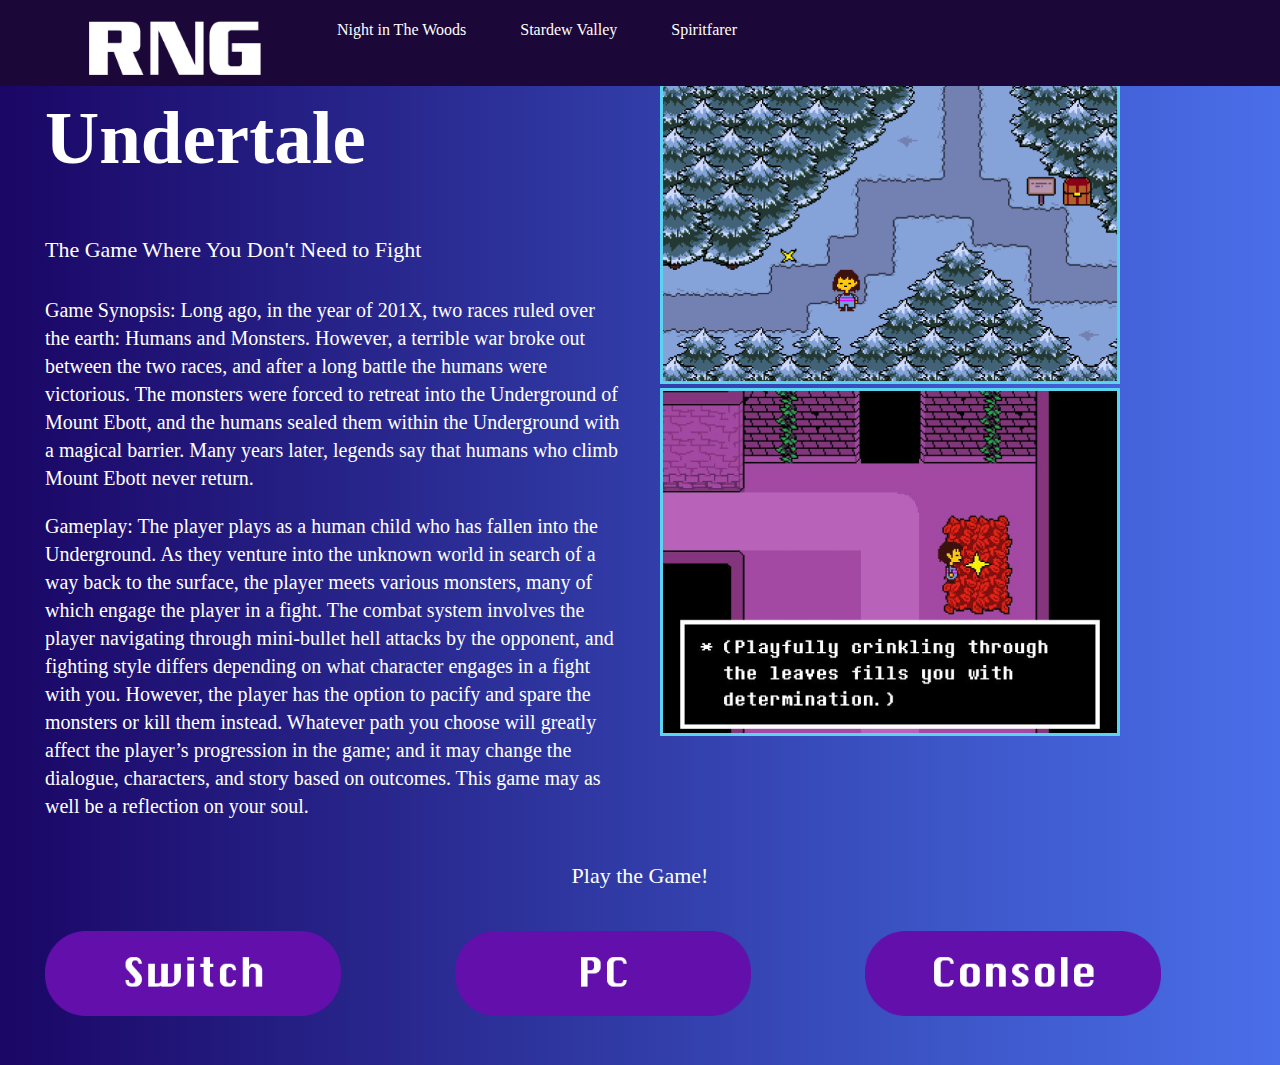
==== page01.html @ 468f649a "New Commit" ====
<!DOCTYPE html>
<html lang="en">
<head>
    <meta charset="UTF-8">
    <meta http-equiv="X-UA-Compatible" content="IE=edge">
    <meta name="viewport" content="width=device-width, initial-scale=1.0">
    <link rel="stylesheet" href="style.css"/>
    <title>Document</title>
</head>
<ul>
    <li><a href="index.html"><img src="images/secondary-logo.png" alt="navbar home link"></a></li>
    <li><a href="page02.html">Night in The Woods</a></li>
    <li><a href="page03.html">Stardew Valley</a></li>
    <li><a href="page04.html">Spiritfarer</a></li>
  </ul>
<body>
  <section class="flex-article">
    <div class="left">
    <h1>Undertale</h1>
    <h4>The Game Where You Don't Need to Fight</h4>
    <article>Game Synopsis:
      Long ago, in the year of 201X, two races ruled over the earth: Humans and Monsters. However, a terrible war broke out between the two races, and after a long battle the humans were victorious. The monsters were forced to retreat into the Underground of Mount Ebott, and the humans sealed them within the Underground with a magical barrier. Many years later, legends say that humans who climb Mount Ebott never return. 
      <div>
      </div>
      Gameplay:
      The player plays as a human child who has fallen into the Underground. As they venture into the unknown world in search of a way back to the surface, the player meets various monsters, many of which engage the player in a fight. The combat system involves the player navigating through mini-bullet hell attacks by the opponent, and fighting style differs depending on what character engages in a fight with you. However, the player has the option to pacify and spare the monsters or kill them instead. Whatever path you choose will greatly affect the player’s progression in the game; and it may change the dialogue, characters, and story based on outcomes. This game may as well be a reflection on your soul.</article>
    </div>
    <div class="right">
      <img src="images/undertale-ss1.png" alt="undertale screenshot 1">
      <img src="images/undertale-ss2.png" alt="undertale screenshot 2">
    </div>
  </section>
  <h2>Play the Game!</h2>
  <section class="button-box">
    <div>
     <img src="images/switch-button.png" alt="switch-button">
    </div>
    <div>
      <img src="images/pc-button.png" alt="pc-button">
    </div>
    <div>
      <img src="images/console-button.png" alt="console-button">
    </div>
  </section>
</body>
</html>
---- style.css ----
ul {
    position: absolute;
    width: 1400px;
    height: 90px;
    left: 0px;
    top: -20px;
    background-color: #1B0738;
}
li {
    display: inline;
  }
li {
    float: left;
  }
  
  a {
    display: block;
    color: white;
    font-family: 'Krungthep';
    text-align: center;
    padding: 25px 27px;
    text-decoration: none;
}
img {
    width: 80%;
}
body {
    background: rgb(26,6,101);
    background: linear-gradient(90deg, rgba(26,6,101,1) 0%, rgba(61,87,201,1) 75%, rgba(74,110,233,1) 100%);
    margin: 25px;
}
h1 {
    font-family: 'Krungthep';
    font-style: normal;
    font-weight: 750;
    font-size: 75px;

    color: #FFFFFF;  
}
h2 {
    font-family: 'Krungthep';
    font-style: normal;
    font-weight: 380;
    font-size: 22px;
    line-height: 35px;
    text-align: center;

    color: #FFFFFF;  

}
h3 {
    font-family: 'Silom';
    font-style: normal;
    font-weight: 400;
    font-size: 20px;
    line-height: 31px;
    text-align: center;

    color: #FFFFFF;
}
h4 {
    font-family: 'Krungthep';
    font-style: normal;
    font-weight: 380;
    font-size: 22px;
    line-height: 35px;
    text-align: left;

    color: #FFFFFF;    
}
p {
    font-family: 'Inconsolata';
    font-style: normal;
    font-weight: 300;
    font-size: 22px;
    line-height: 35px;
    text-align: right;

    color: #FFFFFF;
}
article {
    font-family: 'Inconsolata';
    font-style: normal;
    font-weight: 150;
    font-size: 20px;
    line-height: 28px;
    text-align: left;

    color: #FFFFFF;
}
div {
    width: 50%;
    margin: 20px;
}
.flex-me {
    display: flex;
}
.flex-me div{
    flex-wrap: 1;
    justify-content: space-evenly;
}
.flex-games {
    display: flex;
}
.flex-games {
    flex-wrap: 10;
    justify-content:space-evenly;
}
.flex-article {
    display: flex;
    text-align: left;
}

.flex-me div {
    flex: 30;
}

.button-box {
    display: flex;
    width: 100%;
}
.button-box div {
    flex: 10;
    justify-content: space-evenly;
}
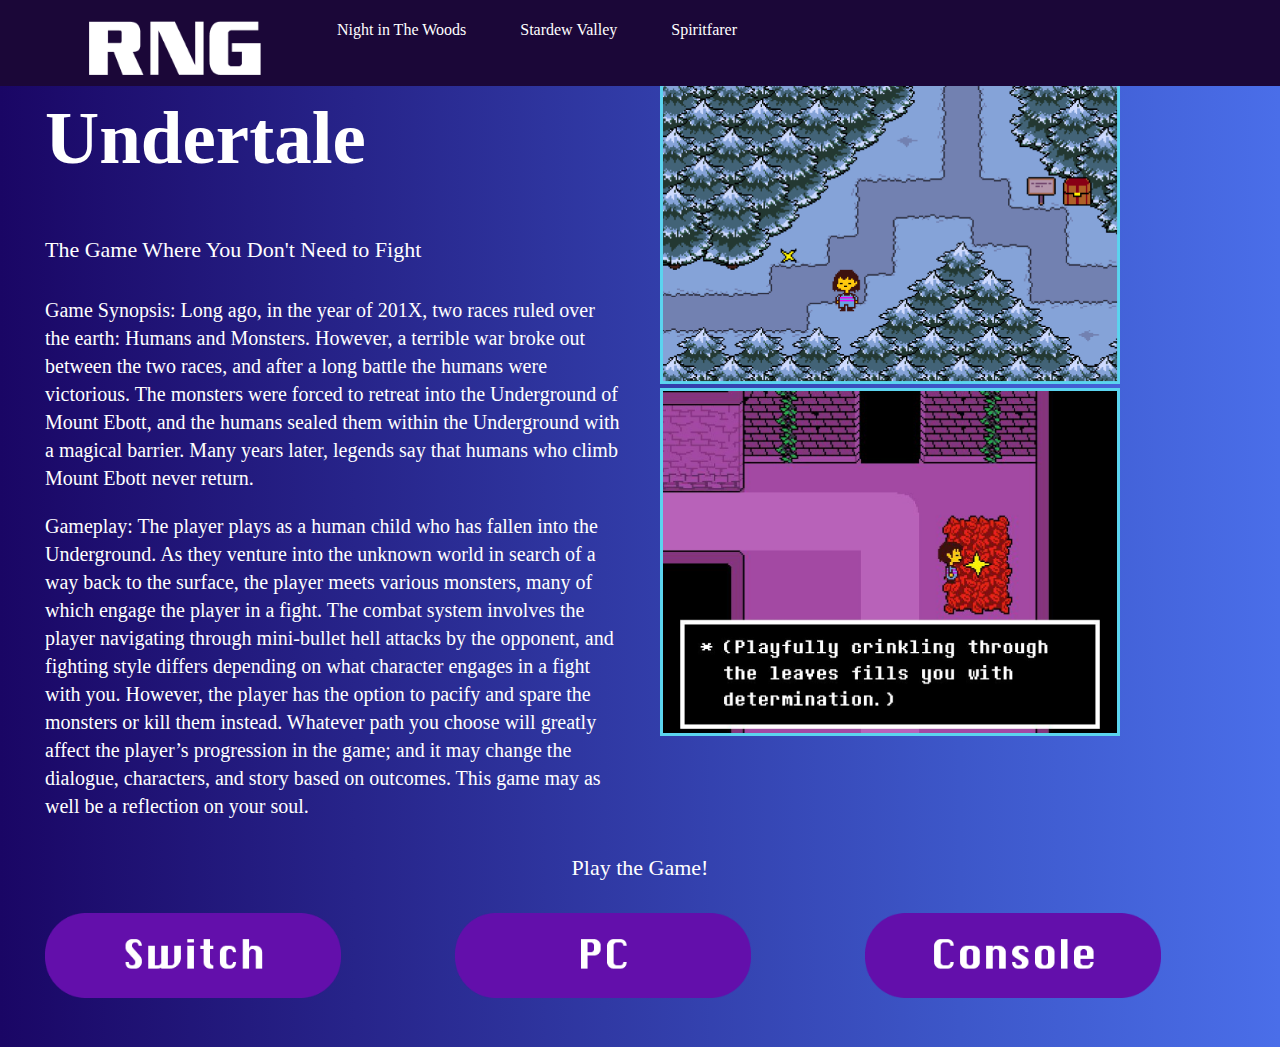
==== commit d7f63996: "new commit" ====
--- a/page01.html
+++ b/page01.html
@@ -30,6 +30,7 @@
       <img src="images/undertale-ss2.png" alt="undertale screenshot 2">
     </div>
   </section>
+  <div></div>
   <h2>Play the Game!</h2>
   <section class="button-box">
     <div>
--- a/style.css
+++ b/style.css
@@ -32,7 +32,6 @@
 h1 {
     font-family: 'Krungthep';
     font-style: normal;
-    font-weight: 750;
     font-size: 75px;
 
     color: #FFFFFF;  
@@ -42,7 +41,7 @@
     font-style: normal;
     font-weight: 380;
     font-size: 22px;
-    line-height: 35px;
+    line-height: 15px;
     text-align: center;
 
     color: #FFFFFF;  
@@ -94,11 +93,12 @@
 }
 .flex-me {
     display: flex;
+    
 }
 .flex-me div{
-    flex-wrap: 1;
-    justify-content: space-evenly;
+    flex-wrap: 5;
 }
+
 .flex-games {
     display: flex;
 }
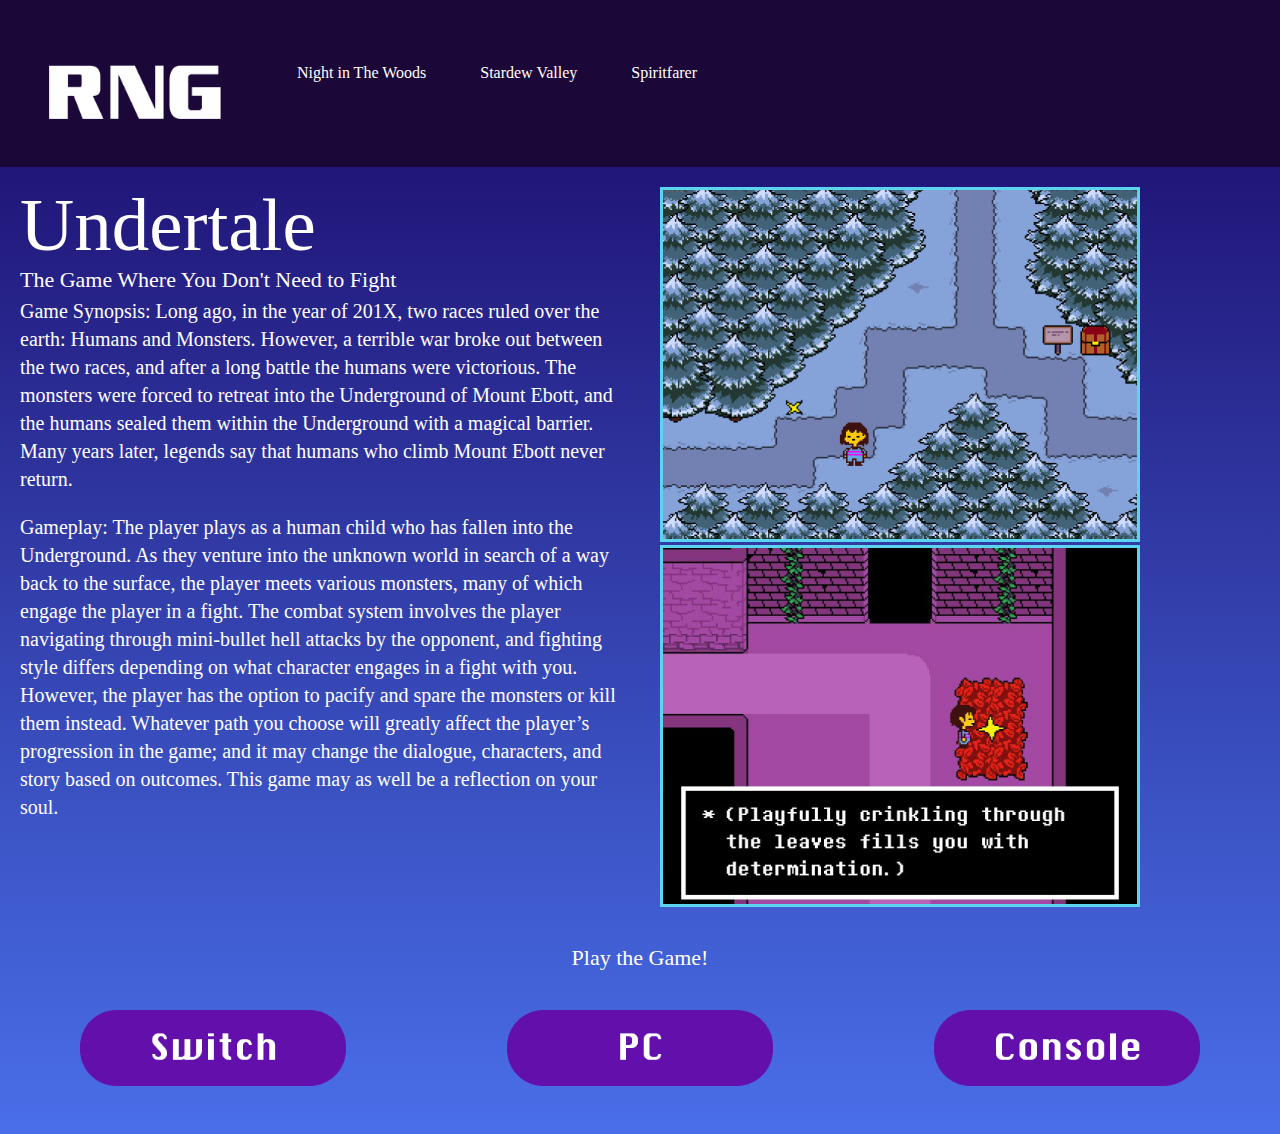
==== commit 71953f94: "New Commit" ====
--- a/page01.html
+++ b/page01.html
@@ -4,18 +4,22 @@
     <meta charset="UTF-8">
     <meta http-equiv="X-UA-Compatible" content="IE=edge">
     <meta name="viewport" content="width=device-width, initial-scale=1.0">
+    <link rel="stylesheet" href="meyer-reset.css"/>
     <link rel="stylesheet" href="style.css"/>
     <title>Document</title>
 </head>
-<ul>
-    <li><a href="index.html"><img src="images/secondary-logo.png" alt="navbar home link"></a></li>
-    <li><a href="page02.html">Night in The Woods</a></li>
-    <li><a href="page03.html">Stardew Valley</a></li>
-    <li><a href="page04.html">Spiritfarer</a></li>
-  </ul>
 <body>
+  <nav>
+    <ul>
+      <li><a href="index.html"><img src="images/secondary-logo.png" alt="navbar home link"></a></li>
+      <li><a href="page02.html">Night in The Woods</a></li>
+      <li><a href="page03.html">Stardew Valley</a></li>
+      <li><a href="page04.html">Spiritfarer</a></li>
+    </ul>
+  </nav>
   <section class="flex-article">
     <div class="left">
+  
     <h1>Undertale</h1>
     <h4>The Game Where You Don't Need to Fight</h4>
     <article>Game Synopsis:
@@ -34,13 +38,19 @@
   <h2>Play the Game!</h2>
   <section class="button-box">
     <div>
-     <img src="images/switch-button.png" alt="switch-button">
+      <a href="https://www.nintendo.com/store/products/undertale-switch/" target="_blank">
+        <img src="images/switch-button.png" alt="switch-button">
+      </a>
     </div>
     <div>
-      <img src="images/pc-button.png" alt="pc-button">
+      <a href="https://store.steampowered.com/app/391540/Undertale/" target="_blank">
+        <img src="images/pc-button.png" alt="pc-button">
+      </a>
     </div>
     <div>
+      <a href="https://undertale.com" target="_blank">
       <img src="images/console-button.png" alt="console-button">
+      </a>
     </div>
   </section>
 </body>
--- a/style.css
+++ b/style.css
@@ -1,18 +1,8 @@
-ul {
-    position: absolute;
-    width: 1400px;
-    height: 90px;
-    left: 0px;
-    top: -20px;
+nav ul {
+    display: flex;
     background-color: #1B0738;
+    padding: 40px 0px 20px 0px
 }
-li {
-    display: inline;
-  }
-li {
-    float: left;
-  }
-  
   a {
     display: block;
     color: white;
@@ -26,8 +16,8 @@
 }
 body {
     background: rgb(26,6,101);
-    background: linear-gradient(90deg, rgba(26,6,101,1) 0%, rgba(61,87,201,1) 75%, rgba(74,110,233,1) 100%);
-    margin: 25px;
+    background: linear-gradient(180deg, rgba(26,6,101,1) 0%, rgba(61,87,201,1) 75%, rgba(74,110,233,1) 100%);
+    height: 100%;
 }
 h1 {
     font-family: 'Krungthep';
@@ -68,7 +58,7 @@
     color: #FFFFFF;    
 }
 p {
-    font-family: 'Inconsolata';
+    font-family: 'PT Sans';
     font-style: normal;
     font-weight: 300;
     font-size: 22px;
@@ -78,7 +68,7 @@
     color: #FFFFFF;
 }
 article {
-    font-family: 'Inconsolata';
+    font-family: 'PT Sans';
     font-style: normal;
     font-weight: 150;
     font-size: 20px;
@@ -117,9 +107,9 @@
 
 .button-box {
     display: flex;
-    width: 100%;
+    width: auto 100%;
 }
 .button-box div {
-    flex: 10;
+    flex: 5;
     justify-content: space-evenly;
 }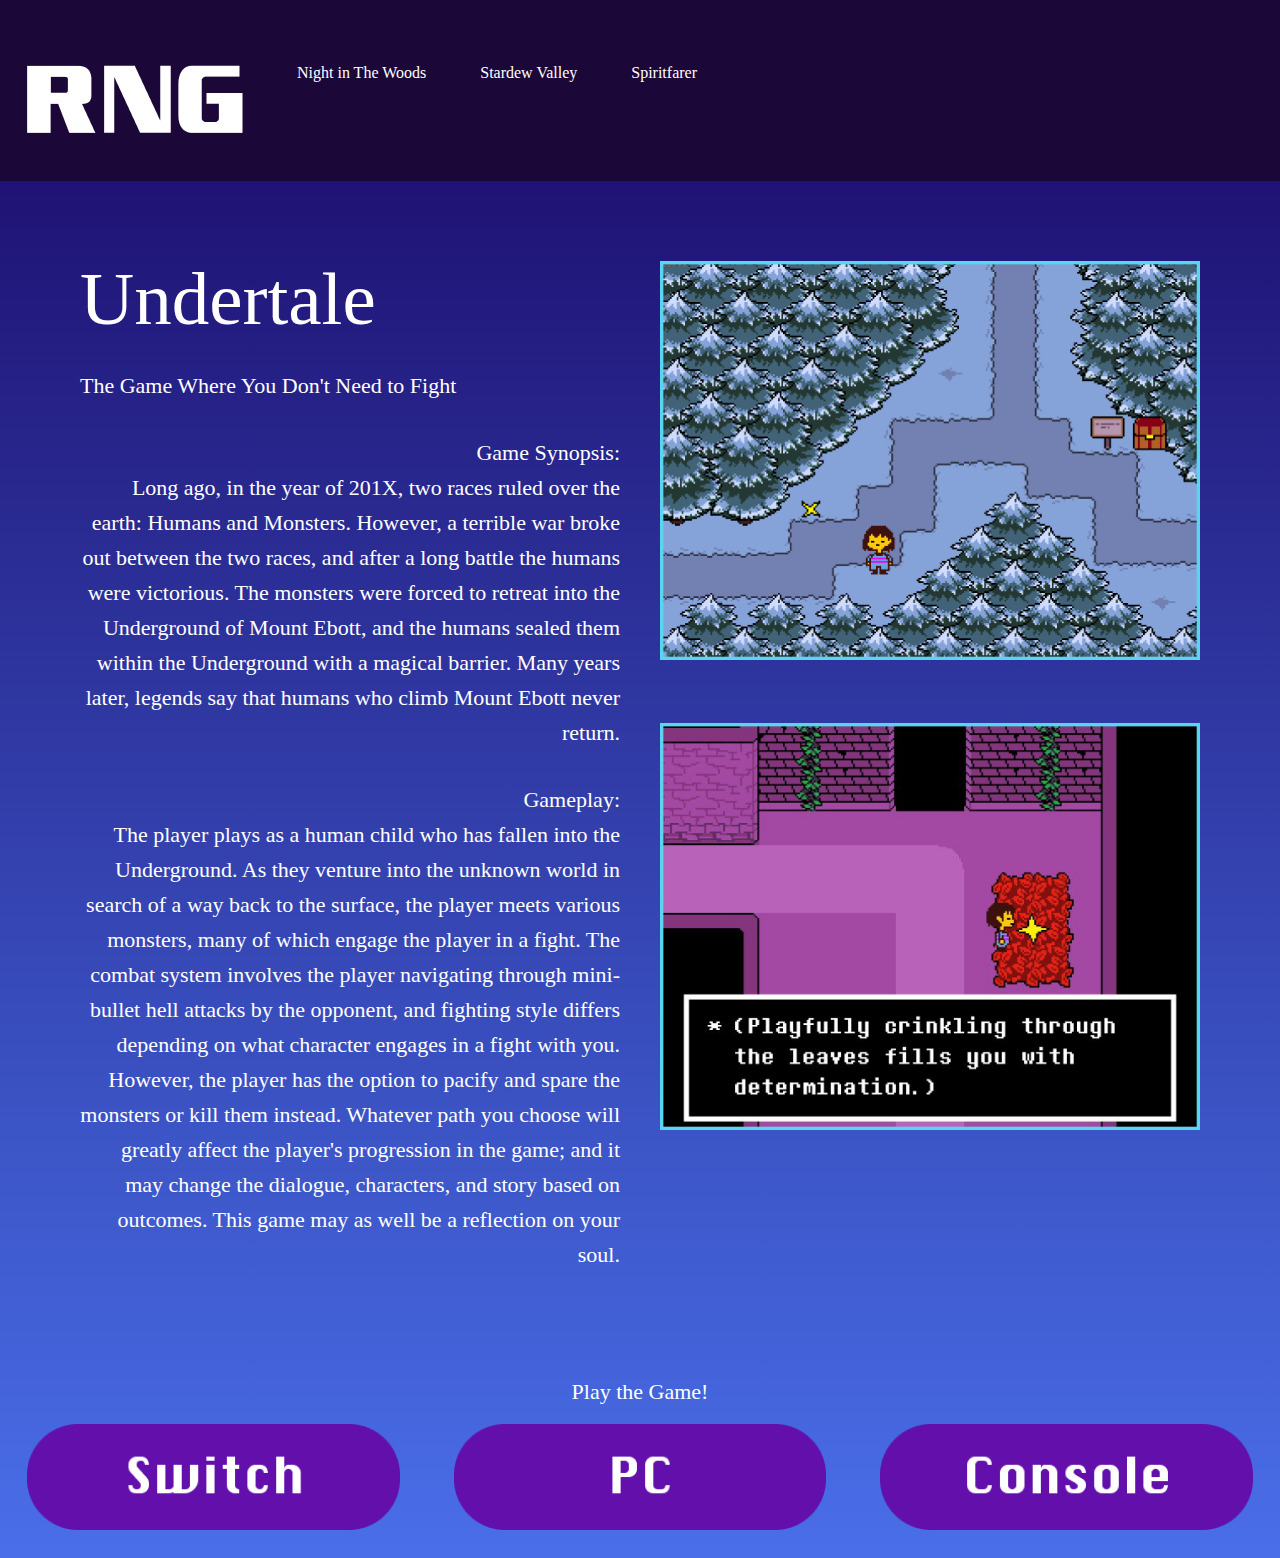
==== commit 453d1ff7: "made some fixes to padding" ====
--- a/page01.html
+++ b/page01.html
@@ -1,57 +1,63 @@
 <!DOCTYPE html>
 <html lang="en">
-<head>
-    <meta charset="UTF-8">
-    <meta http-equiv="X-UA-Compatible" content="IE=edge">
-    <meta name="viewport" content="width=device-width, initial-scale=1.0">
-    <link rel="stylesheet" href="meyer-reset.css"/>
-    <link rel="stylesheet" href="style.css"/>
+  <head>
+    <meta charset="UTF-8" />
+    <meta http-equiv="X-UA-Compatible" content="IE=edge" />
+    <meta name="viewport" content="width=device-width, initial-scale=1.0" />
+    <link rel="stylesheet" href="meyer-reset.css" />
+    <link rel="stylesheet" href="style.css" />
     <title>Document</title>
-</head>
-<body>
-  <nav>
-    <ul>
-      <li><a href="index.html"><img src="images/secondary-logo.png" alt="navbar home link"></a></li>
-      <li><a href="page02.html">Night in The Woods</a></li>
-      <li><a href="page03.html">Stardew Valley</a></li>
-      <li><a href="page04.html">Spiritfarer</a></li>
-    </ul>
-  </nav>
-  <section class="flex-article">
-    <div class="left">
-  
-    <h1>Undertale</h1>
-    <h4>The Game Where You Don't Need to Fight</h4>
-    <article>Game Synopsis:
-      Long ago, in the year of 201X, two races ruled over the earth: Humans and Monsters. However, a terrible war broke out between the two races, and after a long battle the humans were victorious. The monsters were forced to retreat into the Underground of Mount Ebott, and the humans sealed them within the Underground with a magical barrier. Many years later, legends say that humans who climb Mount Ebott never return. 
+  </head>
+  <body>
+    <nav>
+      <ul>
+        <li>
+          <a href="index.html"><img src="images/secondary-logo.png" alt="navbar home link" /></a>
+        </li>
+        <li><a href="page02.html">Night in The Woods</a></li>
+        <li><a href="page03.html">Stardew Valley</a></li>
+        <li><a href="page04.html">Spiritfarer</a></li>
+      </ul>
+    </nav>
+    <section class="flex-article">
+      <div class="left">
+        <h1>Undertale</h1>
+        <h4>The Game Where You Don't Need to Fight</h4>
+        <article>
+          <p>
+            Game Synopsis:<br />
+            Long ago, in the year of 201X, two races ruled over the earth: Humans and Monsters. However, a terrible war broke out between the two races, and after a long battle the humans were victorious. The monsters were forced to retreat into the Underground of Mount Ebott, and the humans sealed them within the Underground with a magical barrier. Many years later, legends say that humans who climb Mount Ebott never return.
+          </p>
+
+          <p>
+            Gameplay:<br />
+            The player plays as a human child who has fallen into the Underground. As they venture into the unknown world in search of a way back to the surface, the player meets various monsters, many of which engage the player in a fight. The combat system involves the player navigating through mini-bullet hell attacks by the opponent, and fighting style differs depending on what character engages in a fight with you. However, the player has the option to pacify and spare the monsters or kill them instead. Whatever path you choose will greatly affect the player's progression in the game; and it may change the dialogue, characters, and story based on outcomes. This game may as well be a reflection on your soul.
+          </p>
+        </article>
+      </div>
+      <div class="right">
+        <img src="images/undertale-ss1.png" alt="undertale screenshot 1" />
+        <img src="images/undertale-ss2.png" alt="undertale screenshot 2" />
+      </div>
+    </section>
+    <div></div>
+    <h2>Play the Game!</h2>
+    <section class="button-box">
       <div>
+        <a href="https://www.nintendo.com/store/products/undertale-switch/" target="_blank">
+          <img src="images/switch-button.png" alt="switch-button" />
+        </a>
       </div>
-      Gameplay:
-      The player plays as a human child who has fallen into the Underground. As they venture into the unknown world in search of a way back to the surface, the player meets various monsters, many of which engage the player in a fight. The combat system involves the player navigating through mini-bullet hell attacks by the opponent, and fighting style differs depending on what character engages in a fight with you. However, the player has the option to pacify and spare the monsters or kill them instead. Whatever path you choose will greatly affect the player’s progression in the game; and it may change the dialogue, characters, and story based on outcomes. This game may as well be a reflection on your soul.</article>
-    </div>
-    <div class="right">
-      <img src="images/undertale-ss1.png" alt="undertale screenshot 1">
-      <img src="images/undertale-ss2.png" alt="undertale screenshot 2">
-    </div>
-  </section>
-  <div></div>
-  <h2>Play the Game!</h2>
-  <section class="button-box">
-    <div>
-      <a href="https://www.nintendo.com/store/products/undertale-switch/" target="_blank">
-        <img src="images/switch-button.png" alt="switch-button">
-      </a>
-    </div>
-    <div>
-      <a href="https://store.steampowered.com/app/391540/Undertale/" target="_blank">
-        <img src="images/pc-button.png" alt="pc-button">
-      </a>
-    </div>
-    <div>
-      <a href="https://undertale.com" target="_blank">
-      <img src="images/console-button.png" alt="console-button">
-      </a>
-    </div>
-  </section>
-</body>
-</html>+      <div>
+        <a href="https://store.steampowered.com/app/391540/Undertale/" target="_blank">
+          <img src="images/pc-button.png" alt="pc-button" />
+        </a>
+      </div>
+      <div>
+        <a href="https://undertale.com" target="_blank">
+          <img src="images/console-button.png" alt="console-button" />
+        </a>
+      </div>
+    </section>
+  </body>
+</html>
--- a/style.css
+++ b/style.css
@@ -1,115 +1,129 @@
 nav ul {
-    display: flex;
-    background-color: #1B0738;
-    padding: 40px 0px 20px 0px
+  display: flex;
+  background-color: #1b0738;
+  padding: 40px 0px 20px 0px;
 }
-  a {
-    display: block;
-    color: white;
-    font-family: 'Krungthep';
-    text-align: center;
-    padding: 25px 27px;
-    text-decoration: none;
+.homepage nav ul {
+  justify-content: center;
+}
+a {
+  display: block;
+  color: white;
+  font-family: 'Krungthep';
+  text-align: center;
+  padding: 25px 27px;
+  text-decoration: none;
 }
 img {
-    width: 80%;
+  width: 100%;
 }
 body {
-    background: rgb(26,6,101);
-    background: linear-gradient(180deg, rgba(26,6,101,1) 0%, rgba(61,87,201,1) 75%, rgba(74,110,233,1) 100%);
-    height: 100%;
+  background: rgb(26, 6, 101);
+  background: linear-gradient(180deg, rgba(26, 6, 101, 1) 0%, rgba(61, 87, 201, 1) 75%, rgba(74, 110, 233, 1) 100%);
+  height: 100%;
 }
 h1 {
-    font-family: 'Krungthep';
-    font-style: normal;
-    font-size: 75px;
-
-    color: #FFFFFF;  
+  font-family: 'Krungthep';
+  font-style: normal;
+  font-size: 75px;
+  margin-bottom: 32px;
+  color: #ffffff;
 }
 h2 {
-    font-family: 'Krungthep';
-    font-style: normal;
-    font-weight: 380;
-    font-size: 22px;
-    line-height: 15px;
-    text-align: center;
+  font-family: 'Krungthep';
+  font-style: normal;
+  font-weight: 380;
+  font-size: 22px;
+  line-height: 15px;
+  text-align: center;
 
-    color: #FFFFFF;  
-
+  color: #ffffff;
 }
 h3 {
-    font-family: 'Silom';
-    font-style: normal;
-    font-weight: 400;
-    font-size: 20px;
-    line-height: 31px;
-    text-align: center;
+  font-family: 'Silom';
+  font-style: normal;
+  font-weight: 400;
+  font-size: 20px;
+  line-height: 31px;
+  text-align: center;
 
-    color: #FFFFFF;
+  color: #ffffff;
 }
 h4 {
-    font-family: 'Krungthep';
-    font-style: normal;
-    font-weight: 380;
-    font-size: 22px;
-    line-height: 35px;
-    text-align: left;
-
-    color: #FFFFFF;    
+  font-family: 'Krungthep';
+  font-style: normal;
+  font-weight: 380;
+  font-size: 22px;
+  line-height: 35px;
+  text-align: left;
+  margin-bottom: 32px;
+  color: #ffffff;
 }
 p {
-    font-family: 'PT Sans';
-    font-style: normal;
-    font-weight: 300;
-    font-size: 22px;
-    line-height: 35px;
-    text-align: right;
-
-    color: #FFFFFF;
+  font-family: 'PT Sans';
+  font-style: normal;
+  font-weight: 300;
+  font-size: 22px;
+  line-height: 35px;
+  text-align: right;
+  margin-bottom: 32px;
+  color: #ffffff;
 }
 article {
-    font-family: 'PT Sans';
-    font-style: normal;
-    font-weight: 150;
-    font-size: 20px;
-    line-height: 28px;
-    text-align: left;
+  font-family: 'PT Sans';
+  font-style: normal;
+  font-weight: 150;
+  font-size: 20px;
+  line-height: 28px;
+  text-align: left;
 
-    color: #FFFFFF;
+  color: #ffffff;
 }
-div {
-    width: 50%;
-    margin: 20px;
+.flex-article div {
+  flex: 50%;
+  margin: 20px;
+}
+.homepage .flex-me {
+  padding: 80px 60px;
+}
+.homepage .flex-me .left {
+  margin-right: 80px;
 }
 .flex-me {
-    display: flex;
-    
+  display: flex;
 }
-.flex-me div{
-    flex-wrap: 5;
+.flex-me div {
+  flex-wrap: wrap;
 }
 
 .flex-games {
-    display: flex;
+  display: flex;
 }
 .flex-games {
-    flex-wrap: 10;
-    justify-content:space-evenly;
+  flex-wrap: 10;
+  justify-content: space-evenly;
 }
 .flex-article {
-    display: flex;
-    text-align: left;
+  padding: 60px;
+  display: flex;
+  text-align: left;
 }
-
+.flex-article img {
+  display: inline-block;
+  padding-bottom: 60px;
+}
 .flex-me div {
-    flex: 30;
+  flex: 1;
 }
 
 .button-box {
-    display: flex;
-    width: auto 100%;
+  display: flex;
+  width: auto 100%;
 }
 .button-box div {
-    flex: 5;
-    justify-content: space-evenly;
-}+  flex: 5;
+  justify-content: space-evenly;
+}
+.button-box img:hover {
+  filter: hue-rotate(180deg);
+}
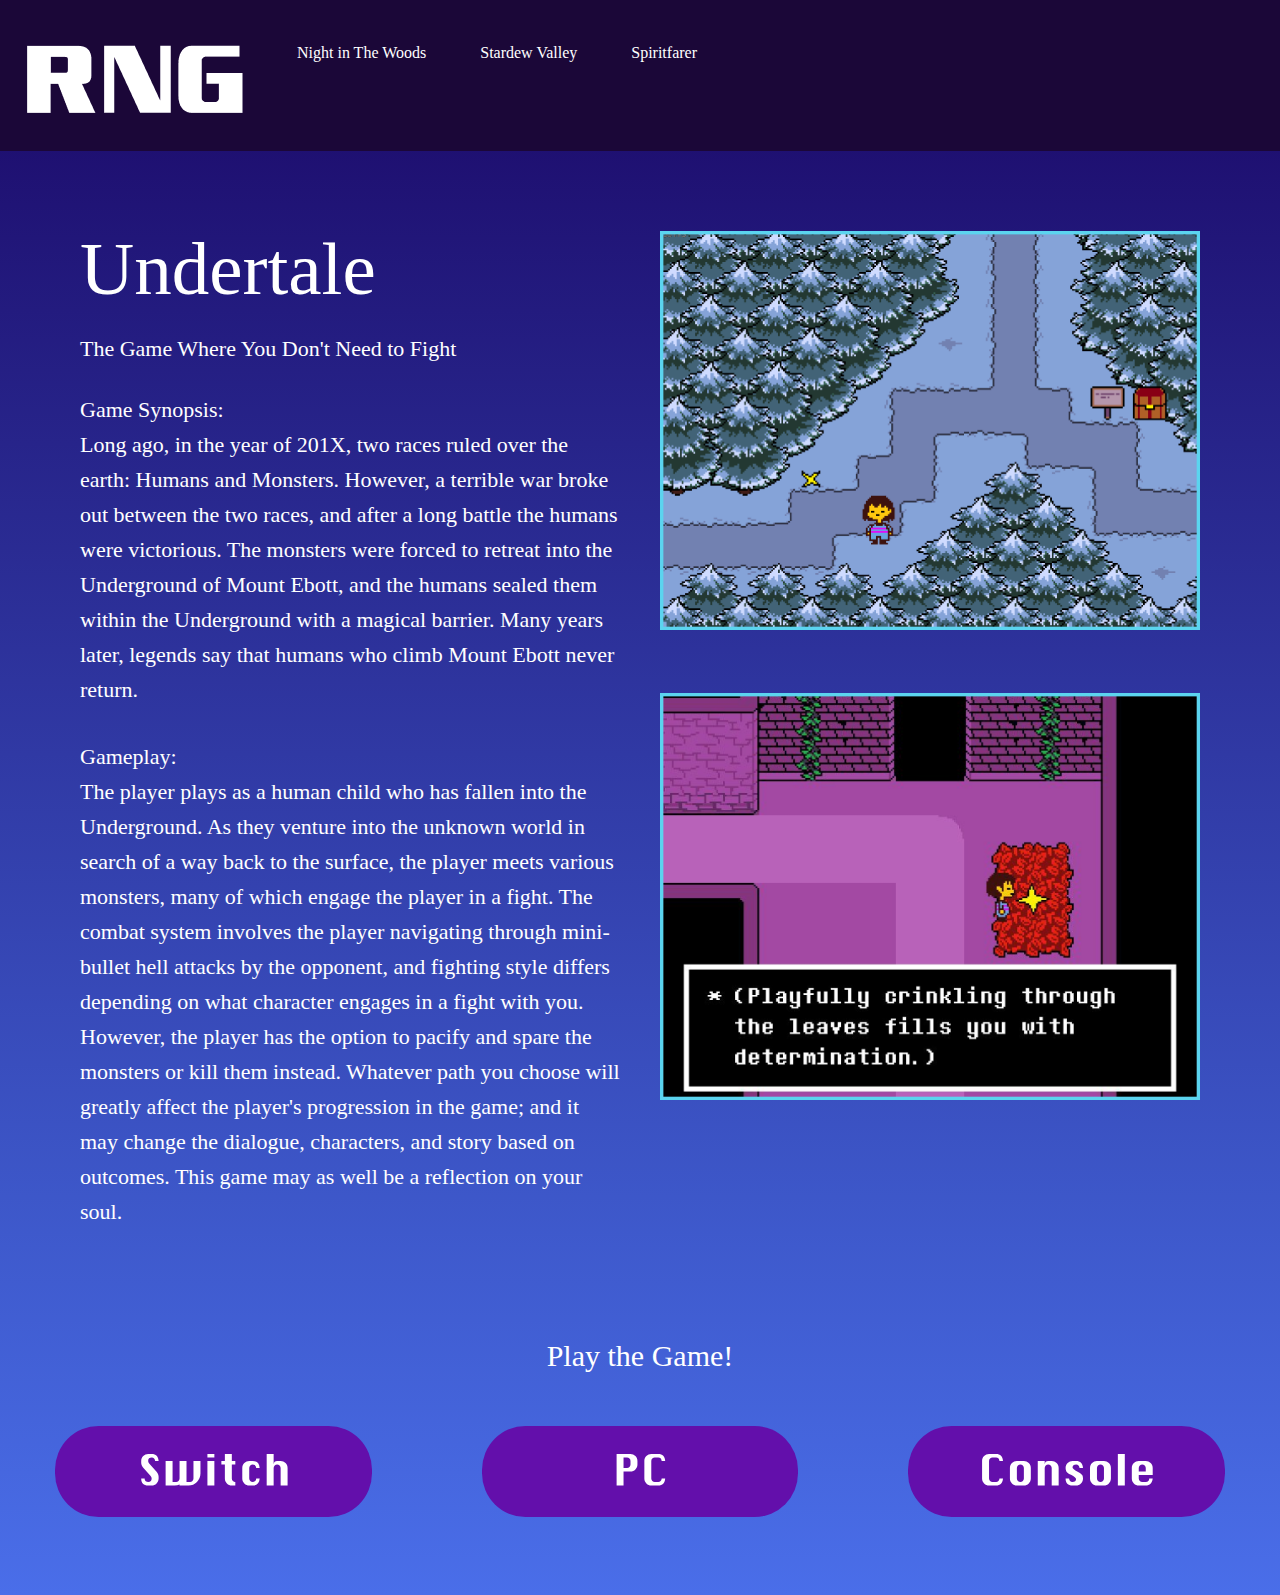
==== commit c41a0287: "new commit" ====
--- a/page01.html
+++ b/page01.html
@@ -45,17 +45,17 @@
     <section class="button-box">
       <div>
         <a href="https://www.nintendo.com/store/products/undertale-switch/" target="_blank">
-          <img src="images/switch-button.png" alt="switch-button" />
+          <img src="images/switch-btn-on.svg" alt="switch-button-on" />
         </a>
       </div>
       <div>
         <a href="https://store.steampowered.com/app/391540/Undertale/" target="_blank">
-          <img src="images/pc-button.png" alt="pc-button" />
+          <img src="images/pc-btn-on.svg" alt="pc-button-on" />
         </a>
       </div>
       <div>
         <a href="https://undertale.com" target="_blank">
-          <img src="images/console-button.png" alt="console-button" />
+          <img src="images/console-btn-on.svg" alt="console-button-on" />
         </a>
       </div>
     </section>
--- a/style.css
+++ b/style.css
@@ -1,7 +1,7 @@
 nav ul {
   display: flex;
   background-color: #1b0738;
-  padding: 40px 0px 20px 0px;
+  padding: 20px 0px 10px 0px;
 }
 .homepage nav ul {
   justify-content: center;
@@ -32,9 +32,8 @@
 h2 {
   font-family: 'Krungthep';
   font-style: normal;
-  font-weight: 380;
-  font-size: 22px;
-  line-height: 15px;
+  font-size: 30px;
+  padding-bottom: 30px;
   text-align: center;
 
   color: #ffffff;
@@ -42,9 +41,7 @@
 h3 {
   font-family: 'Silom';
   font-style: normal;
-  font-weight: 400;
   font-size: 20px;
-  line-height: 31px;
   text-align: center;
 
   color: #ffffff;
@@ -52,11 +49,10 @@
 h4 {
   font-family: 'Krungthep';
   font-style: normal;
-  font-weight: 380;
   font-size: 22px;
-  line-height: 35px;
   text-align: left;
   margin-bottom: 32px;
+
   color: #ffffff;
 }
 p {
@@ -65,15 +61,14 @@
   font-weight: 300;
   font-size: 22px;
   line-height: 35px;
-  text-align: right;
+  text-align: left;
   margin-bottom: 32px;
   color: #ffffff;
 }
 article {
   font-family: 'PT Sans';
   font-style: normal;
-  font-weight: 150;
-  font-size: 20px;
+  font-size: 22px;
   line-height: 28px;
   text-align: left;
 
@@ -84,7 +79,7 @@
   margin: 20px;
 }
 .homepage .flex-me {
-  padding: 80px 60px;
+  padding: 90px 60px;
 }
 .homepage .flex-me .left {
   margin-right: 80px;
@@ -97,6 +92,7 @@
 }
 
 .flex-games {
+  padding-bottom: 50px;
   display: flex;
 }
 .flex-games {
@@ -106,7 +102,6 @@
 .flex-article {
   padding: 60px;
   display: flex;
-  text-align: left;
 }
 .flex-article img {
   display: inline-block;
@@ -117,6 +112,7 @@
 }
 
 .button-box {
+  padding-bottom: 50px;
   display: flex;
   width: auto 100%;
 }
@@ -124,6 +120,9 @@
   flex: 5;
   justify-content: space-evenly;
 }
+.button-box img {
+  width: 85%;
+}
 .button-box img:hover {
-  filter: hue-rotate(180deg);
+  filter: hue-rotate(15deg);
 }
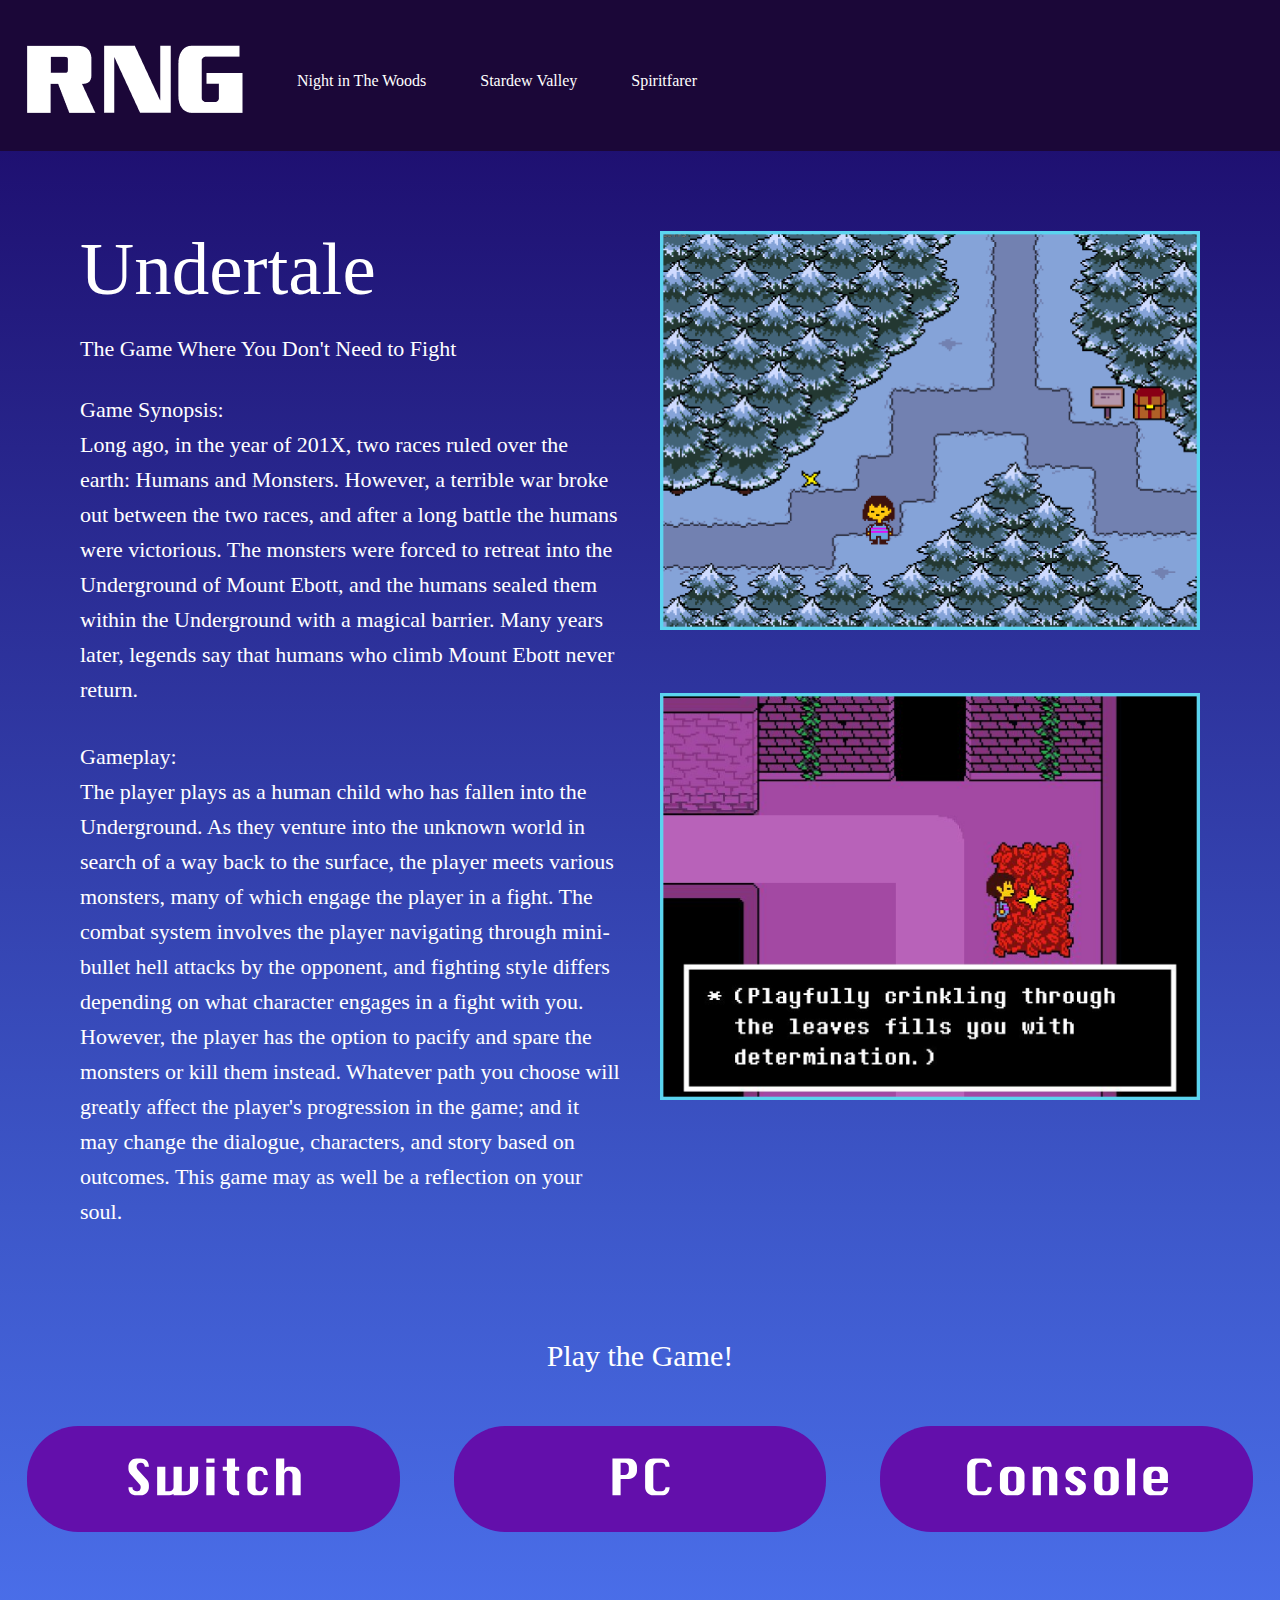
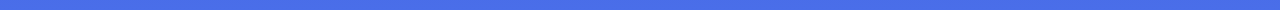
==== commit e7ee4abd: "new commit" ====
--- a/page01.html
+++ b/page01.html
@@ -45,17 +45,17 @@
     <section class="button-box">
       <div>
         <a href="https://www.nintendo.com/store/products/undertale-switch/" target="_blank">
-          <img src="images/switch-btn-on.svg" alt="switch-button-on" />
+          <img src="images/switch-btn-off.svg" alt="switch-button-on" />
         </a>
       </div>
       <div>
         <a href="https://store.steampowered.com/app/391540/Undertale/" target="_blank">
-          <img src="images/pc-btn-on.svg" alt="pc-button-on" />
+          <img src="images/pc-btn-off.svg" alt="pc-button-on" />
         </a>
       </div>
       <div>
         <a href="https://undertale.com" target="_blank">
-          <img src="images/console-btn-on.svg" alt="console-button-on" />
+          <img src="images/console-btn-off.svg" alt="console-button-on" />
         </a>
       </div>
     </section>
--- a/style.css
+++ b/style.css
@@ -2,6 +2,7 @@
   display: flex;
   background-color: #1b0738;
   padding: 20px 0px 10px 0px;
+  align-items: center;
 }
 .homepage nav ul {
   justify-content: center;
@@ -119,10 +120,22 @@
 .button-box div {
   flex: 5;
   justify-content: space-evenly;
+  position: relative;
 }
 .button-box img {
-  width: 85%;
 }
 .button-box img:hover {
-  filter: hue-rotate(15deg);
+  /* filter: hue-rotate(15deg); */
 }
+.butt-hov {
+  /*fill: #9a08d7;*/
+  opacity: 0;
+  position: absolute;
+  top: 0;
+  left: 0;
+}
+
+.butt-hov:hover {
+  /*fill: #9a08d7;*/
+  opacity: 1;
+}
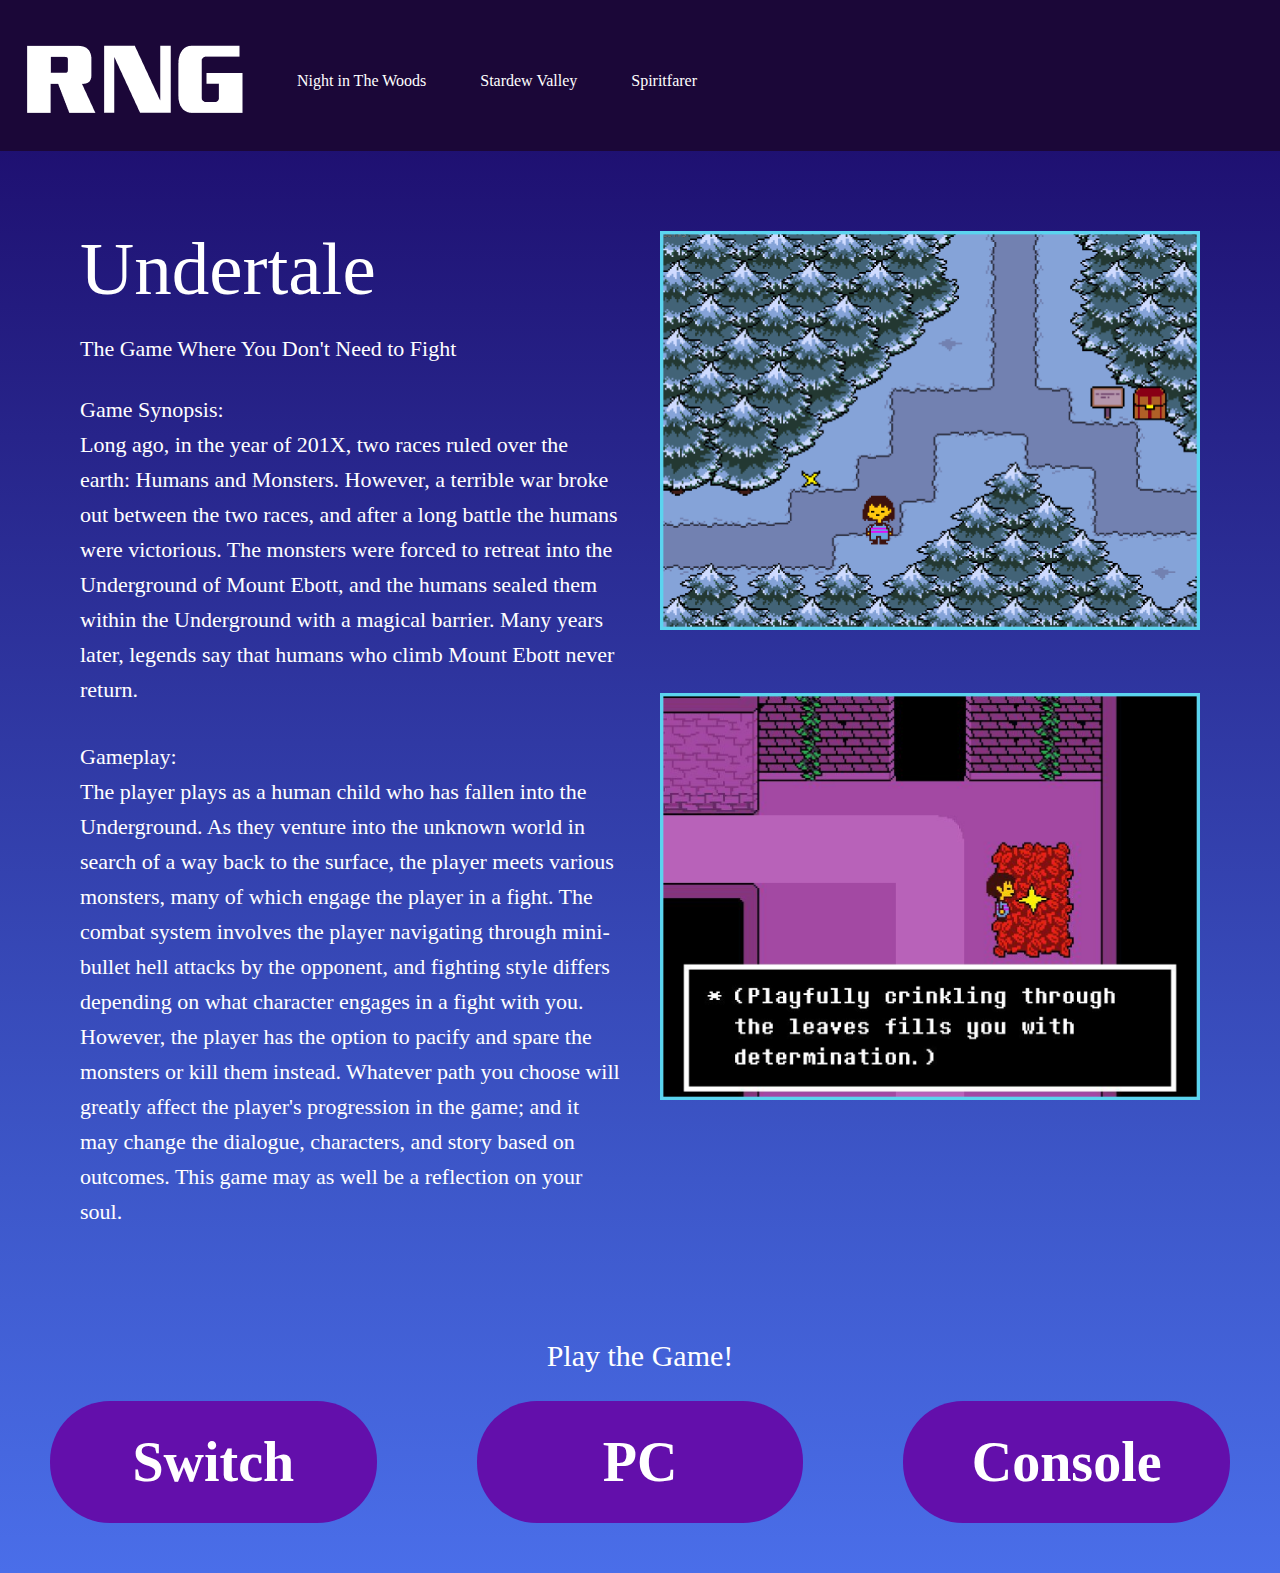
==== commit be9db81f: "changed buttons to text" ====
--- a/page01.html
+++ b/page01.html
@@ -43,21 +43,11 @@
     <div></div>
     <h2>Play the Game!</h2>
     <section class="button-box">
-      <div>
-        <a href="https://www.nintendo.com/store/products/undertale-switch/" target="_blank">
-          <img src="images/switch-btn-off.svg" alt="switch-button-on" />
-        </a>
-      </div>
-      <div>
-        <a href="https://store.steampowered.com/app/391540/Undertale/" target="_blank">
-          <img src="images/pc-btn-off.svg" alt="pc-button-on" />
-        </a>
-      </div>
-      <div>
-        <a href="https://undertale.com" target="_blank">
-          <img src="images/console-btn-off.svg" alt="console-button-on" />
-        </a>
-      </div>
+      <ul class="play">
+        <li><a href="https://www.nintendo.com/store/products/undertale-switch/" target="_blank">Switch</a></li>
+        <li><a href="https://store.steampowered.com/app/391540/Undertale/" target="_blank">PC</a></li>
+        <li><a href="https://undertale.com" target="_blank">Console</a></li>
+      </ul>
     </section>
   </body>
 </html>
--- a/style.css
+++ b/style.css
@@ -114,28 +114,30 @@
 
 .button-box {
   padding-bottom: 50px;
-  display: flex;
   width: auto 100%;
 }
-.button-box div {
-  flex: 5;
-  justify-content: space-evenly;
-  position: relative;
+
+/* alanna's css buttons */
+.play {
+  display: flex;
+  list-style: none;
+  justify-content: space-between;
+  width: 100%;
 }
-.button-box img {
+.play li {
+  flex: 1;
+  font-size: 56px;
+  font-weight: 700;
+  font-family: 'Krungthep';
+  background-color: rgba(99, 15, 171, 1);
+  border-radius: 60px;
+  padding: 8px 16px;
+  margin: 0 50px;
 }
-.button-box img:hover {
-  /* filter: hue-rotate(15deg); */
+.play li:hover {
+  background-color: rgba(91, 212, 239, 1);
 }
-.butt-hov {
-  /*fill: #9a08d7;*/
-  opacity: 0;
-  position: absolute;
-  top: 0;
-  left: 0;
+.play a {
+  text-decoration: none;
+  color: #fff;
 }
-
-.butt-hov:hover {
-  /*fill: #9a08d7;*/
-  opacity: 1;
-}
